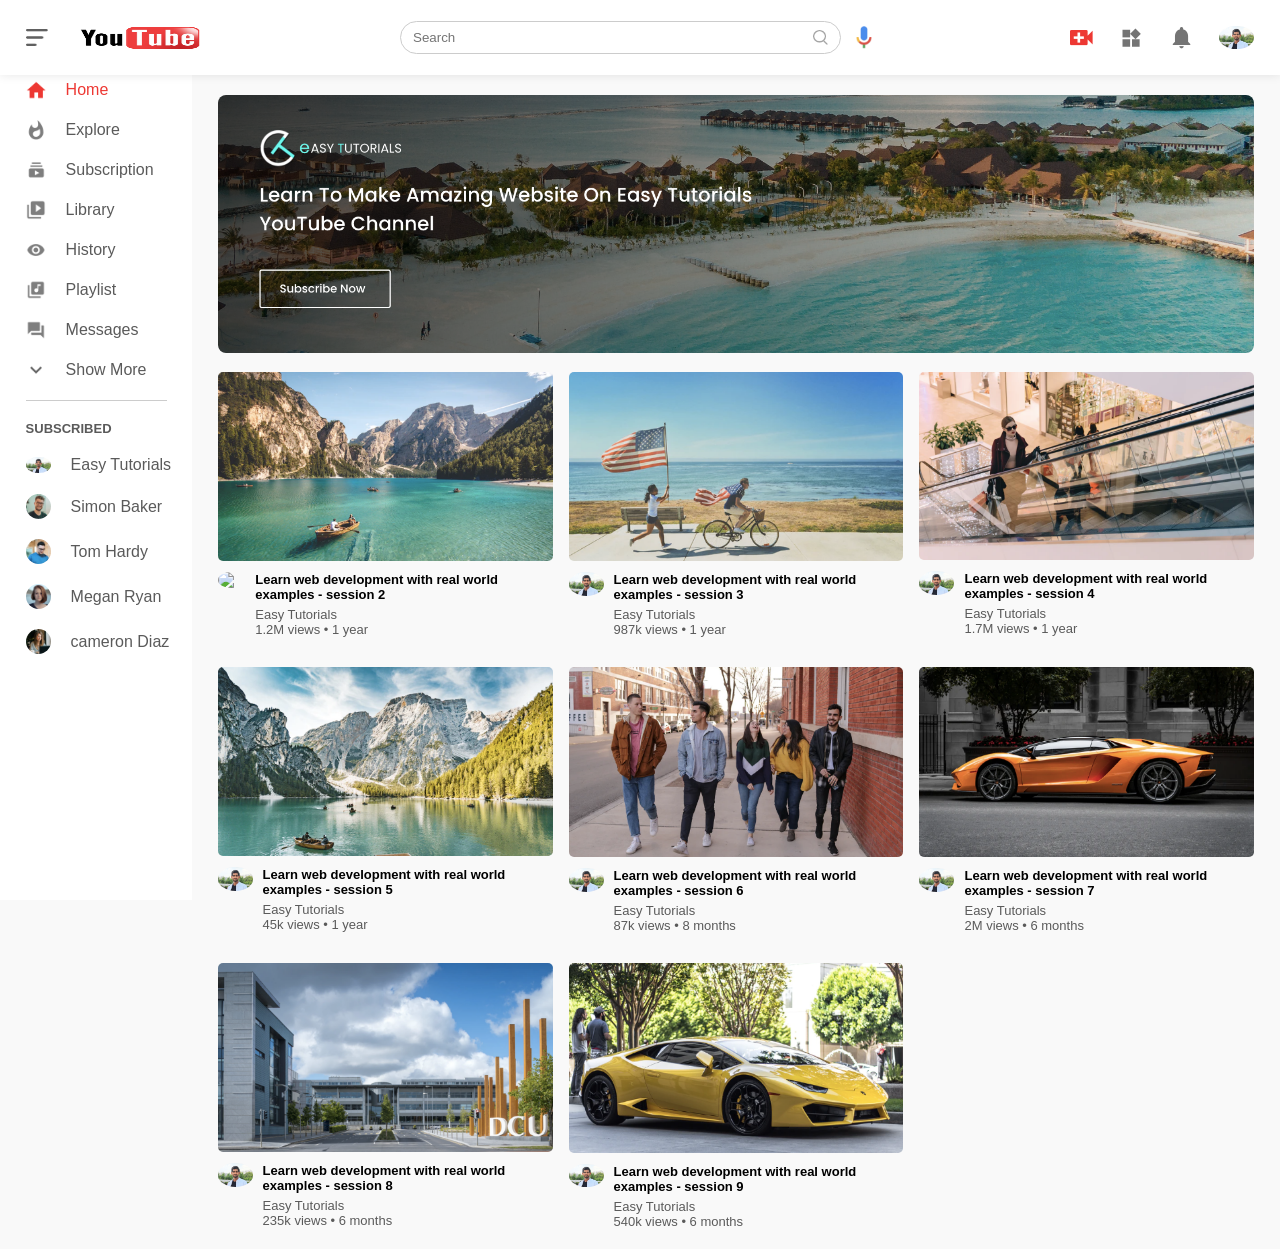
==== index.html @ 8381d570 "Add files via upload" ====
<!DOCTYPE html>
<html lang="en">
<head>
    <meta charset="UTF-8">
    <meta name="viewport" content="width=device-width, initial-scale=1.0">
    <title>Video Sharing Website</title>
    <link rel="stylesheet" href="style.css" >
</head>
<body>
    <nav class="flex-div">
        <div class="nav-left flex-div">
            <img src="images/menu.png" class="menu-icon" >
            <img src="images/logo.png" class="logo" >
        </div>
        <div class="nav-middle flex-div">
            <div class="search-box flex-div">
                <input type="text" placeholder="Search">
                <img src="images/search.png">
            </div>
            <img src="images/voice-search.png" class="mic-icon">
        </div>

        <div class="nav-right flex-div">
            <img src="images/upload.png">
            <img src="images/more.png">
            <img src="images/notification.png">
            <img src="images/Jack.jpg" class="user-icon">
        </div>
    </nav>


    <!--  sidebar  -->

    <div class="sidebar">
        <div class="shortcut-links">
            <a href=""><img src="images/home.png"><p>Home</p></a>
            <a href=""><img src="images/explore.png"><p>Explore</p></a>
            <a href=""><img src="images/subscriprion.png"><p>Subscription</p></a>
            <a href=""><img src="images/library.png"><p>Library</p></a>
            <a href=""><img src="images/history.png"><p>History</p></a>
            <a href=""><img src="images/playlist.png"><p>Playlist</p></a>
            <a href=""><img src="images/messages.png"><p>Messages</p></a>
            <a href=""><img src="images/show-more.png"><p>Show More</p></a>
            <hr>
        </div>
        <div class="subscribed-list">
            <h3>SUBSCRIBED</h3>
            <a href=""><img src="images/Jack.jpg"><p>Easy Tutorials</p></a>
            <a href=""><img src="images/simon.png"><p>Simon Baker</p></a>
            <a href=""><img src="images/tom.png"><p>Tom Hardy</p></a>
            <a href=""><img src="images/megan.png"><p>Megan Ryan</p></a>
            <a href=""><img src="images/cameron.png"><p>cameron Diaz</p></a>
        </div>
    </div>

    <!---------------------------main------------------>

    <div class="container">
        <div class="banner">
            <img src="images/banner.png">
        </div>
        <div class="list-container">
            <div class="vid-list">
                <a href="play-video.html"><img src="images/thumbnail1.png" class="thumbnail"></a>
                <div class="flex-div">
                    <img src="images/jack.jpg">
                    <div class="vid-info">
                        <a href="play-video.html">Learn web development with real world examples - session 2
                        </a>
                        <p>Easy Tutorials</p>
                        <p>1.2M views &bull; 1 year</p>
                    </div>
                </div>
            </div>
            <div class="vid-list">
                <a href=""><img src="images/thumbnail2.png" class="thumbnail"></a>
                <div class="flex-div">
                    <img src="images/Jack.jpg">
                    <div class="vid-info">
                        <a href="">Learn web development with real world examples - session 3
                        </a>
                        <p>Easy Tutorials</p>
                        <p>987k views &bull; 1 year</p>
                    </div>
                </div>
            </div>
            <div class="vid-list">
                <a href=""><img src="images/thumbnail3.png" class="thumbnail"></a>
                <div class="flex-div">
                    <img src="images/Jack.jpg">
                    <div class="vid-info">
                        <a href="">Learn web development with real world examples - session 4
                        </a>
                        <p>Easy Tutorials</p>
                        <p>1.7M views &bull; 1 year</p>
                    </div>
                </div>
            </div>
            <div class="vid-list">
                <a href=""><img src="images/thumbnail4.png" class="thumbnail"></a>
                <div class="flex-div">
                    <img src="images/Jack.jpg">
                    <div class="vid-info">
                        <a href="">Learn web development with real world examples - session 5
                        </a>
                        <p>Easy Tutorials</p>
                        <p>45k views &bull; 1 year</p>
                    </div>
                </div>
            </div>
            <div class="vid-list">
                <a href=""><img src="images/thumbnail5.png" class="thumbnail"></a>
                <div class="flex-div">
                    <img src="images/Jack.jpg">
                    <div class="vid-info">
                        <a href="">Learn web development with real world examples - session 6
                        </a>
                        <p>Easy Tutorials</p>
                        <p>87k views &bull; 8 months</p>
                    </div>
                </div>
            </div>
            <div class="vid-list">
                <a href=""><img src="images/thumbnail6.png" class="thumbnail"></a>
                <div class="flex-div">
                    <img src="images/Jack.jpg">
                    <div class="vid-info">
                        <a href="">Learn web development with real world examples - session 7
                        </a>
                        <p>Easy Tutorials</p>
                        <p>2M views &bull; 6 months</p>
                    </div>
                </div>
            </div>
            <div class="vid-list">
                <a href=""><img src="images/thumbnail7.png" class="thumbnail"></a>
                <div class="flex-div">
                    <img src="images/Jack.jpg">
                    <div class="vid-info">
                        <a href="">Learn web development with real world examples - session 8
                        </a>
                        <p>Easy Tutorials</p>
                        <p>235k views &bull; 6 months</p>
                    </div>
                </div>
            </div>
            <div class="vid-list">
                <a href=""><img src="images/thumbnail8.png" class="thumbnail"></a>
                <div class="flex-div">
                    <img src="images/Jack.jpg">
                    <div class="vid-info">
                        <a href="">Learn web development with real world examples - session 9
                        </a>
                        <p>Easy Tutorials</p>
                        <p>540k views &bull; 6 months</p>
                    </div>
                </div>
            </div>

        </div>
    </div>


    <script src="script.js" ></script>
</body>
</html>
---- style.css ----
*{
    margin:0;
    padding:0;
    font-family:'poppins',sans-serif;
    box-sizing : border-box;
}
.logo{
   
    height:55px;

}
a{
    text-decoration:none;
    color:#5a5a5a;
}
img{
    cursor:pointer;
}

.flex-div{
    display : flex;
    align-items :center;
}

nav{
    padding:10px 2%;
    justify-content: space-between;
    box-shadow: 0 0 10px rgba(0,0,0,0.1);
    background: #fff;
    position:sticky;
    top:0;
    z-index:10;
}

.nav-right img{
    width:25px;
    margin-right:25px;
}
.nav-right .user-icon{
    width:35px;
    border-radius: 50%;
    margin-right:0px;
}

.nav-left .menu-icon{
    width: 22px;
    margin-right : 25px;
}
.nav-left .logo{
    width : 130px;
}

.nav-middle .mic-icon{
    width:16px;
}

.nav-middle .search-box{
    border : 1px solid #ccc;
    margin-right : 15px;
    padding : 8px 12px;
    border-radius : 25px;
}

.nav-middle .search-box input{
    width:400px;
    border:0;
    outline:0;
    background:transparent;
}

.nav-middle .search-box img{
    width:15px;
}


/* -------------sidebar----------*/

.sidebar{
    background : #fff;
    width : 15%;
    height : 100vh;
    position : fixed;
    top : 0;
    padding-left : 2%;
    padding-top : 80px;
}


.shortcut-links a img{
   width : 20px;
   margin-right : 20px;
}

.shortcut-links a{
    display : flex;
    align-items : center;
    margin-bottom : 20px;
    width : fit-content;
    flex-wrap : wrap;
}

.shortcut-links a:first-child{
    color:#ed3833;
}

.sidebar hr{
    border : 0;
    height : 1px;
    background : #ccc;
    width : 85%;
}
.subscribed-list h3{
    font-size:13px;
    margin : 20px 0 ;
    color :#5a5a5a;

}
.subscribed-list a{
    display: flex;
    align-items: center;
    margin-bottom: 20px;
    width : fit-content;
    flex-wrap: wrap;
}
.subscribed-list a img{
    width : 25px;
    border-radius : 50%;
    margin-right: 20px;
}

.small-sidebar{
    width :5%;
}

.small-sidebar a p{
   display:none;

}

.small-sidebar h3{
    display : none ;

}

.small-sidebar hr{
    width : 50%;
    margin-bottom : 25px;
}

/* ---------------main------------------*/

.container{
    background-color: #f9f9f9;
    padding-left : 17%;
    padding-right : 2% ;
    padding-top : 20px;
    padding-bottom : 20px;
}

.large-container{
    padding-left : 7%;

}

.banner{
    width:100%;

}

.banner img{
    width:100%;
    border-radius:8px;
}

.list-container{
    display : grid ;
    grid-template-columns: repeat(auto-fit,minmax(250px,1fr));
    grid-column-gap : 16px;
    grid-row-gap : 30px;
    margin-top:15px;
}

.vid-list .thumbnail{
    width : 100%;
    border-radius :5px;
   
}

.vid-list .flex-div{
    align-items :flex-start;
    margin-top:7px;
}
.vid-list .flex-div img{
    width:35px;
    margin-right:10px;
    border-radius:50%;
}

.vid-info{
    color:#5a5a5a;
    font-size: 13px;
}

.vid-info a{
    color:#000;
    font-weight : 600;
    display :block;
    margin-bottom: 5px;
}


@media (max-width : 900px){
    .menu-icon{
        display:none;

    }
    .sidebar{
        display:none;
    }
    .container, .large-container{
        padding-left:5%;
        padding-right : 5% ;

    }
    .nav-right img{
        display:none;

    }

    .nav-right .user-icon{
        display : block;
        width : 30px;
    }

    .nav-middle .search-box input{
        width : 100px;
    }
    .nav-middle .mic-icon{

        display : none;

    }

    .logo{
        width:90px;
    }
}

/*-----------------------play video page -------- */

.play-container{
    padding-left : 2%;

}

.row{
    display : flex ;
    justify-content: space-between;
    flex-wrap : wrap ;
}

.play-video{
    flex-basis : 69%;
}
.right-sidebar{
    flex-basis : 30% ;
}

.play-video video{
    width : 100%;
}

.side-video-list{
    display : flex ;
    justify-content: space-between;
    margin-bottom : 8px;
}

.side-video-list img{
    width : 100%;
}

.side-video-list .small-thumbnail{
    flex-basis : 49%;

}
.side-video-list .vid-info{
    flex-basis : 49%;
}

.play-video .tags a{
    color : #0000ff;
    font-size : 13px;
    margin-right: 1px;
}

.play-video h3{
    font-weight : 600;
    font-size: 22px;
}

.play-video .play-video-info{
    display : flex;
    align-items : center;
    justify-content : space-between;
    flex-wrap : wrap;
    margin-top : 10px;
    font-size : 14px;
    color : #5a5a5a;
}


.play-video .play-video-info a img{
    width : 20px;
    margin-right : 8px;
}


.play-video .play-video-info a{
    display : inline-flex;
    align-items: center;
    margin-left: 15px;
}

.play-video hr{
    border : 0;
    height : 1px;
    background : #ccc;
    margin : 10px 0px;
}

.publisher{
    display : flex ;
    align-items : center ;
    margin-top : 20px;

}

.publisher div{
    flex : 1;
    line-height : 18px;
}

.publisher img{
    width : 40px;
    border-radius: 50%;
    margin-right : 15px;
}
.publisher div p{
    color : #000;
    font-weight : 600;
    font-size : 18px;
}
.publisher div span{
    font-size : 13px;
    color : #5a5a5a;

}
.publisher button{
    background : red;
    color :#fff;
    padding : 8px 30px;
    border : 0;
    outline  : 0;
    border-radius :4px;
    cursor : pointer;
}

.vid-description{
    padding-left : 55px;
    margin:15px 0px;
}
.vid-description p{
    font-size : 14px;
    margin-bottom : 5px;
    color : #5a5a5a;

}

.vid-description h4{
    font-size : 14px;
    color : #5a5a5a;
    margin-top : 15px;
}

.add-comment{
    display : flex;
    align-items : center;
    margin : 30px 0px;
}
.add-comment img{
    width : 35px;
    border-radius : 50%;
    margin-right: 15px;

}

.add-comment input{
    border: 0;
    outline: 0;
    border-bottom : 1px solid #ccc;
    width : 100%;
    padding-top :10px;
    background :transparent;
}

.old-comment{
    display : flex;
    align-items : center;
    margin: 20px 0;

}
.old-comment img{
    width : 35px;
    border-radius : 50%;
    margin-right : 15px;
}

.old-comment h3{
    font-size : 14px;
    margin-bottom : 4px;

}
.old-comment h3 span{
    font-size : 12px;
    color : #5a5a5a;
    font-weight : 500;
    margin-left : 8px;
}

.old-comment .acomment-action{
    display : flex;
    align-items : center;
    margin:8px 0;
    font-size :14px;
}

.old-comment .acomment-action img{
    border-radius : 0;
    width :20px;
    margin-right : 5px;

}
.old-comment .acomment-action span{
    margin-right : 20px;
    color : #5a5a5a;

}

.old-comment .acomment-action a{
    color : #0000ff;
}

@media (max-width:900px){
    .play-video{
        flex-basis : 100%;

    }
    .right-sidebar{
        flex-basis : 100%;

    }
    .play-container{
        padding-left : 5%;
    }

    .vid-description{
        padding-left : 0;
    }
    .play-video .play-video-info a{
        margin-left : 0;
        margin-right : 15px;
        margin-top : 15px;
    }

}
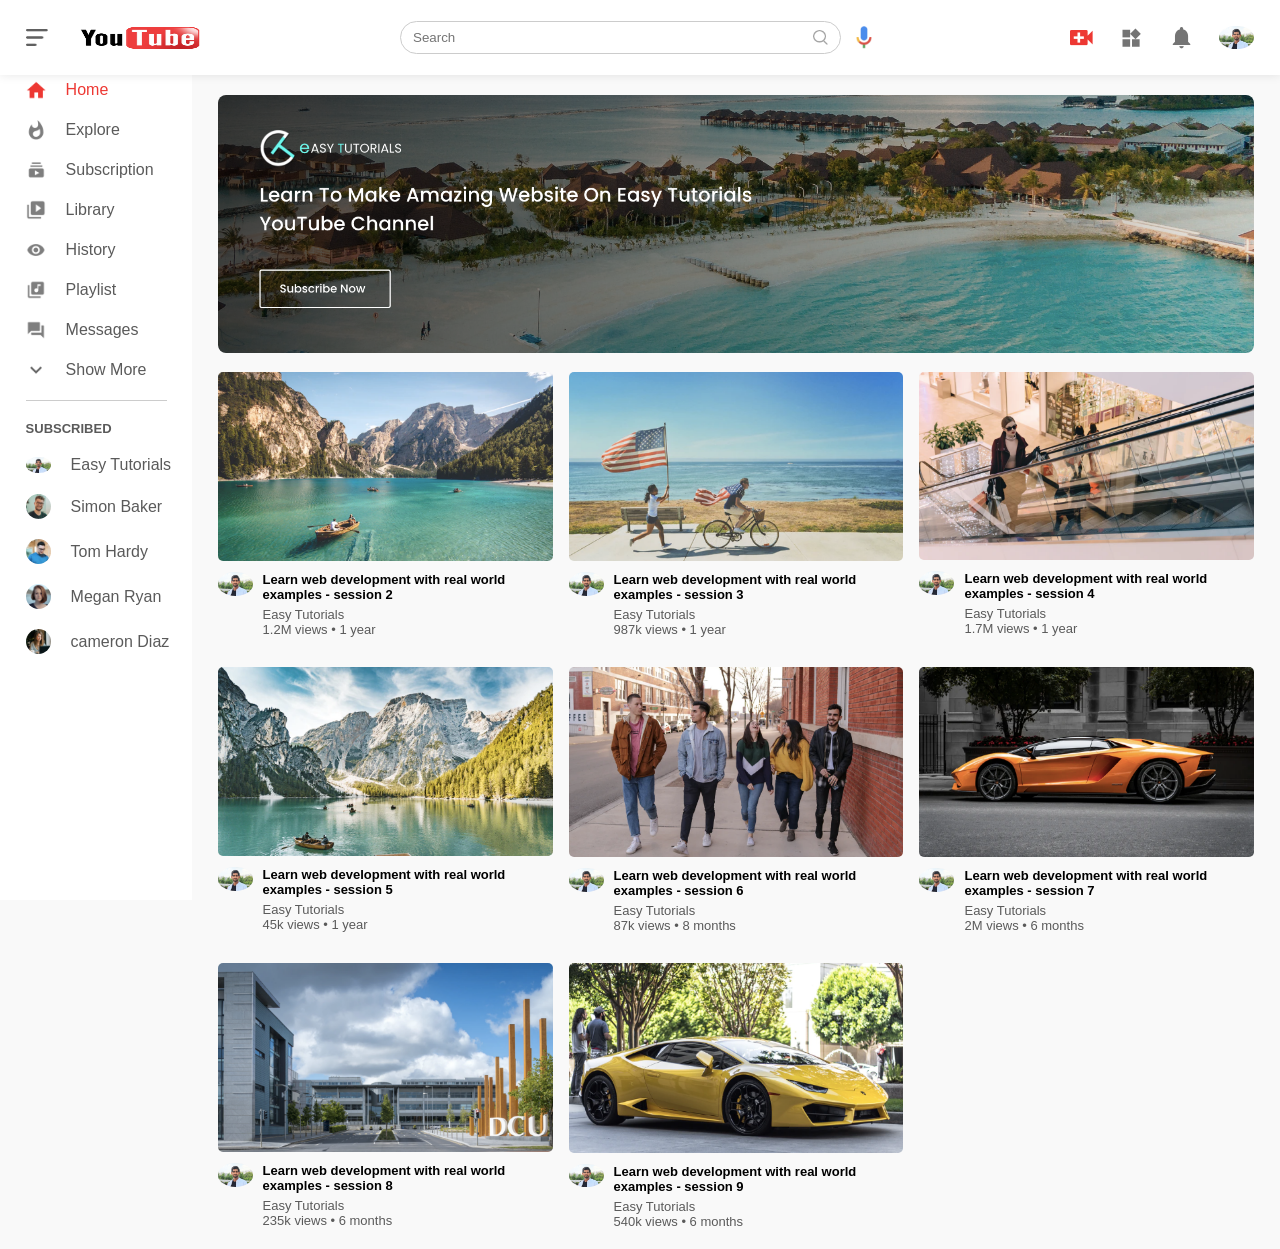
==== commit ed49dbd0: "Update index.html" ====
--- a/index.html
+++ b/index.html
@@ -63,7 +63,7 @@
             <div class="vid-list">
                 <a href="play-video.html"><img src="images/thumbnail1.png" class="thumbnail"></a>
                 <div class="flex-div">
-                    <img src="images/jack.jpg">
+                    <img src="images/Jack.jpg">
                     <div class="vid-info">
                         <a href="play-video.html">Learn web development with real world examples - session 2
                         </a>
@@ -163,4 +163,4 @@
 
     <script src="script.js" ></script>
 </body>
-</html>+</html>
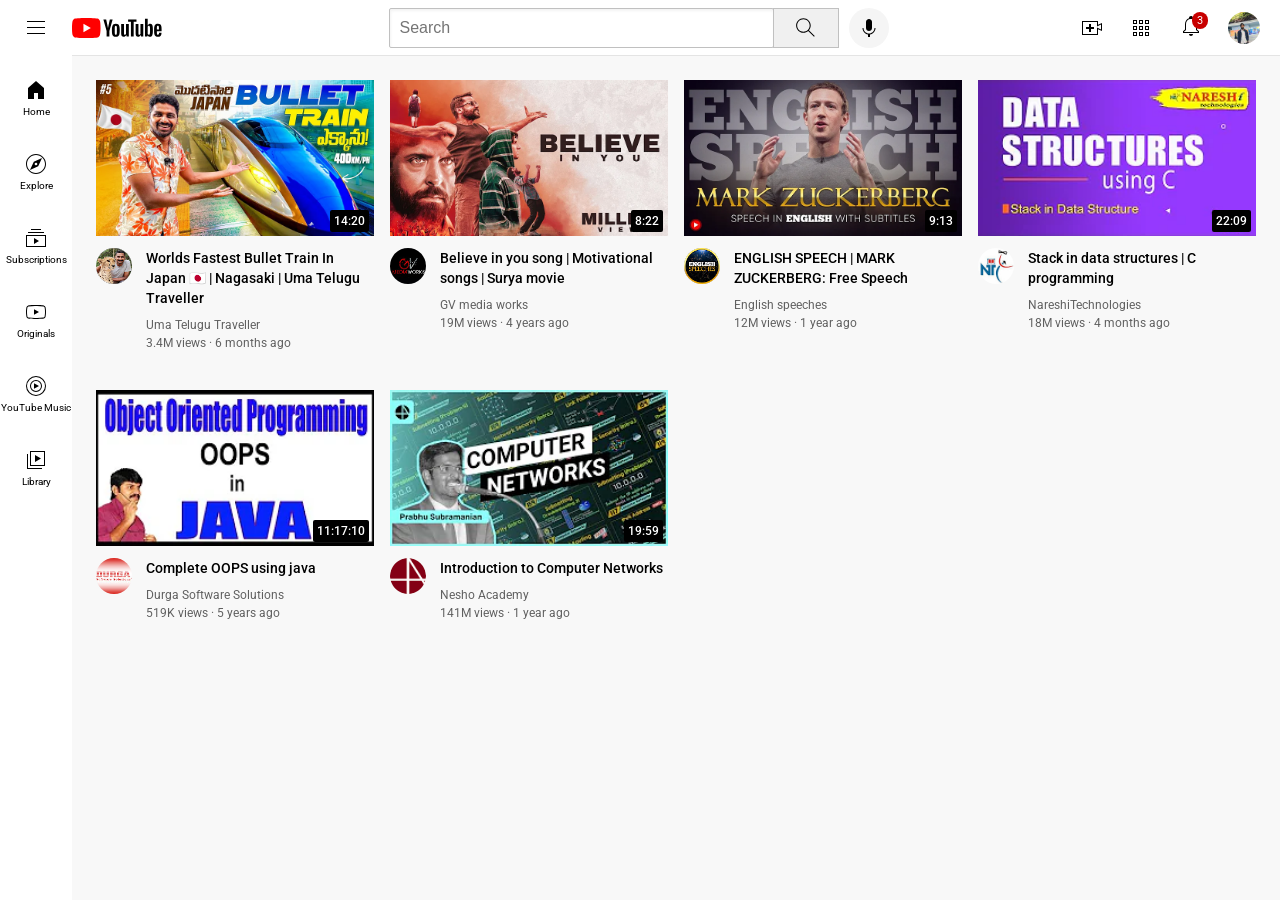
==== commit d95563d6: "Update and rename youtube.html to index.html" ====
--- a/index.html
+++ b/index.html
@@ -1,166 +1,215 @@
 <!DOCTYPE html>
-<html lang="en">
-<head>
-    <meta charset="UTF-8">
-    <meta name="viewport" content="width=device-width, initial-scale=1.0">
-    <title>Video Sharing Website</title>
-    <link rel="stylesheet" href="style.css" >
-</head>
-<body>
-    <nav class="flex-div">
-        <div class="nav-left flex-div">
-            <img src="images/menu.png" class="menu-icon" >
-            <img src="images/logo.png" class="logo" >
-        </div>
-        <div class="nav-middle flex-div">
-            <div class="search-box flex-div">
-                <input type="text" placeholder="Search">
-                <img src="images/search.png">
-            </div>
-            <img src="images/voice-search.png" class="mic-icon">
-        </div>
-
-        <div class="nav-right flex-div">
-            <img src="images/upload.png">
-            <img src="images/more.png">
-            <img src="images/notification.png">
-            <img src="images/Jack.jpg" class="user-icon">
-        </div>
+<html>
+  <head>
+    <title>YouTube.com Clone</title>
+
+    <link rel="preconnect" href="https://fonts.googleapis.com">
+    <link rel="preconnect" href="https://fonts.gstatic.com" crossorigin>
+    <link href="https://fonts.googleapis.com/css2?family=Roboto:wght@400;500;700&display=swap" rel="stylesheet">
+
+    <link rel="stylesheet" href="styles/general.css">
+    <link rel="stylesheet" href="styles/header.css">
+    <link rel="stylesheet" href="styles/video.css">
+    <link rel="stylesheet" href="styles/sidebar.css">
+  </head>
+  <body>
+    <header class="header">
+      <div class="left-section">
+        <img class="hamburger-menu" src="icons/hamburger-menu.svg">
+        <img class="youtube-logo" src="icons/youtube-logo.svg">
+      </div>
+      <div class="middle-section">
+        <input class="search-bar" type="text" placeholder="Search">
+        <button class="search-button">
+          <img class="search-icon" src="icons/search.svg">
+          <div class="tooltip">Search</div>
+        </button>
+        <!-- Put position absolute inside position relative -->
+        <button class="voice-search-button">
+          <img class="voice-search-icon" src="icons/voice-search-icon.svg">
+          <div class="tooltip">Search with your voice</div>
+        </button>
+      </div>
+      <div class="right-section">
+        <div class="upload-icon-container">
+          <img class="upload-icon" src="icons/upload.svg">
+          <div class="tooltip">Create</div>
+        </div>
+        <img class="youtube-apps-icon" src="icons/youtube-apps.svg">
+        <div class="notifications-icon-container">
+          <img class="notifications-icon" src="icons/notifications.svg">
+          <div class="notifications-count">3</div>
+        </div>
+        <img class="current-user-picture" src="channel-pictures/my-channel.jpeg">
+      </div>
+    </header>
+
+    <nav class="sidebar">
+      <div class="sidebar-link">
+        <img src="icons/home.svg">
+        <div>Home</div>
+      </div>
+      <div class="sidebar-link">
+        <img src="icons/explore.svg">
+        <div>Explore</div>
+      </div>
+      <div class="sidebar-link">
+        <img src="icons/subscriptions.svg">
+        <div>Subscriptions</div>
+      </div>
+      <div class="sidebar-link">
+        <img src="icons/originals.svg">
+        <div>Originals</div>
+      </div>
+      <div class="sidebar-link">
+        <img src="icons/youtube-music.svg">
+        <div>YouTube Music</div>
+      </div>
+      <div class="sidebar-link">
+        <img src="icons/library.svg">
+        <div>Library</div>
+      </div>
     </nav>
 
-
-    <!--  sidebar  -->
-
-    <div class="sidebar">
-        <div class="shortcut-links">
-            <a href=""><img src="images/home.png"><p>Home</p></a>
-            <a href=""><img src="images/explore.png"><p>Explore</p></a>
-            <a href=""><img src="images/subscriprion.png"><p>Subscription</p></a>
-            <a href=""><img src="images/library.png"><p>Library</p></a>
-            <a href=""><img src="images/history.png"><p>History</p></a>
-            <a href=""><img src="images/playlist.png"><p>Playlist</p></a>
-            <a href=""><img src="images/messages.png"><p>Messages</p></a>
-            <a href=""><img src="images/show-more.png"><p>Show More</p></a>
-            <hr>
-        </div>
-        <div class="subscribed-list">
-            <h3>SUBSCRIBED</h3>
-            <a href=""><img src="images/Jack.jpg"><p>Easy Tutorials</p></a>
-            <a href=""><img src="images/simon.png"><p>Simon Baker</p></a>
-            <a href=""><img src="images/tom.png"><p>Tom Hardy</p></a>
-            <a href=""><img src="images/megan.png"><p>Megan Ryan</p></a>
-            <a href=""><img src="images/cameron.png"><p>cameron Diaz</p></a>
-        </div>
-    </div>
-
-    <!---------------------------main------------------>
-
-    <div class="container">
-        <div class="banner">
-            <img src="images/banner.png">
-        </div>
-        <div class="list-container">
-            <div class="vid-list">
-                <a href="play-video.html"><img src="images/thumbnail1.png" class="thumbnail"></a>
-                <div class="flex-div">
-                    <img src="images/Jack.jpg">
-                    <div class="vid-info">
-                        <a href="play-video.html">Learn web development with real world examples - session 2
-                        </a>
-                        <p>Easy Tutorials</p>
-                        <p>1.2M views &bull; 1 year</p>
-                    </div>
-                </div>
-            </div>
-            <div class="vid-list">
-                <a href=""><img src="images/thumbnail2.png" class="thumbnail"></a>
-                <div class="flex-div">
-                    <img src="images/Jack.jpg">
-                    <div class="vid-info">
-                        <a href="">Learn web development with real world examples - session 3
-                        </a>
-                        <p>Easy Tutorials</p>
-                        <p>987k views &bull; 1 year</p>
-                    </div>
-                </div>
-            </div>
-            <div class="vid-list">
-                <a href=""><img src="images/thumbnail3.png" class="thumbnail"></a>
-                <div class="flex-div">
-                    <img src="images/Jack.jpg">
-                    <div class="vid-info">
-                        <a href="">Learn web development with real world examples - session 4
-                        </a>
-                        <p>Easy Tutorials</p>
-                        <p>1.7M views &bull; 1 year</p>
-                    </div>
-                </div>
-            </div>
-            <div class="vid-list">
-                <a href=""><img src="images/thumbnail4.png" class="thumbnail"></a>
-                <div class="flex-div">
-                    <img src="images/Jack.jpg">
-                    <div class="vid-info">
-                        <a href="">Learn web development with real world examples - session 5
-                        </a>
-                        <p>Easy Tutorials</p>
-                        <p>45k views &bull; 1 year</p>
-                    </div>
-                </div>
-            </div>
-            <div class="vid-list">
-                <a href=""><img src="images/thumbnail5.png" class="thumbnail"></a>
-                <div class="flex-div">
-                    <img src="images/Jack.jpg">
-                    <div class="vid-info">
-                        <a href="">Learn web development with real world examples - session 6
-                        </a>
-                        <p>Easy Tutorials</p>
-                        <p>87k views &bull; 8 months</p>
-                    </div>
-                </div>
-            </div>
-            <div class="vid-list">
-                <a href=""><img src="images/thumbnail6.png" class="thumbnail"></a>
-                <div class="flex-div">
-                    <img src="images/Jack.jpg">
-                    <div class="vid-info">
-                        <a href="">Learn web development with real world examples - session 7
-                        </a>
-                        <p>Easy Tutorials</p>
-                        <p>2M views &bull; 6 months</p>
-                    </div>
-                </div>
-            </div>
-            <div class="vid-list">
-                <a href=""><img src="images/thumbnail7.png" class="thumbnail"></a>
-                <div class="flex-div">
-                    <img src="images/Jack.jpg">
-                    <div class="vid-info">
-                        <a href="">Learn web development with real world examples - session 8
-                        </a>
-                        <p>Easy Tutorials</p>
-                        <p>235k views &bull; 6 months</p>
-                    </div>
-                </div>
-            </div>
-            <div class="vid-list">
-                <a href=""><img src="images/thumbnail8.png" class="thumbnail"></a>
-                <div class="flex-div">
-                    <img src="images/Jack.jpg">
-                    <div class="vid-info">
-                        <a href="">Learn web development with real world examples - session 9
-                        </a>
-                        <p>Easy Tutorials</p>
-                        <p>540k views &bull; 6 months</p>
-                    </div>
-                </div>
-            </div>
-
-        </div>
-    </div>
-
-
-    <script src="script.js" ></script>
-</body>
+    <main>
+      <section class="video-grid">
+        <div class="video-preview">
+          <div class="thumbnail-row">
+            <img class="thumbnail" src="thumbnails/thumbnail-1.webp">
+            <div class="video-time">14:20</div>
+          </div>
+          <div class="video-info-grid">
+            <div class="channel-picture">
+              <img class="profile-picture" src="channel-pictures/channel-1.jpeg">
+            </div>
+            <div class="video-info">
+              <p class="video-title">
+                Worlds Fastest Bullet Train In Japan 🇯🇵 | Nagasaki | Uma Telugu Traveller
+              </p>
+              <p class="video-author">
+                Uma Telugu Traveller
+              </p>
+              <p class="video-stats">
+                3.4M views &#183; 6 months ago
+              </p>
+            </div>
+          </div>
+        </div>
+
+        <div class="video-preview">
+          <div class="thumbnail-row">
+            <img class="thumbnail" src="thumbnails/thumbnail-2.webp">
+            <div class="video-time">8:22</div>
+          </div>
+          <div class="video-info-grid">
+            <div class="channel-picture">
+              <img class="profile-picture" src="channel-pictures/channel-2.jpeg">
+            </div>
+            <div class="video-info">
+              <p class="video-title">
+                Believe in you song | Motivational songs | Surya movie
+              </p>
+              <p class="video-author">
+                GV media works
+              </p>
+              <p class="video-stats">
+                19M views &#183; 4 years ago
+              </p>
+            </div>
+          </div>
+        </div>
+
+        <div class="video-preview">
+          <div class="thumbnail-row">
+            <img class="thumbnail" src="thumbnails/thumbnail-3.webp">
+            <div class="video-time">9:13</div>
+          </div>
+          <div class="video-info-grid">
+            <div class="channel-picture">
+              <img class="profile-picture" src="channel-pictures/channel-3.jpeg">
+            </div>
+            <div class="video-info">
+              <p class="video-title">
+                ENGLISH SPEECH | MARK ZUCKERBERG: Free Speech               </p>
+              <p class="video-author">
+                English speeches
+              </p>
+              <p class="video-stats">
+                12M views &#183; 1 year ago
+              </p>
+            </div>
+          </div>
+        </div>
+
+        <div class="video-preview">
+          <div class="thumbnail-row">
+            <img class="thumbnail" src="thumbnails/thumbnail-4.webp">
+            <div class="video-time">22:09</div>
+          </div>
+          <div class="video-info-grid">
+            <div class="channel-picture">
+              <img class="profile-picture" src="channel-pictures/channel-4.jpg">
+            </div>
+            <div class="video-info">
+              <p class="video-title">
+                Stack in data structures | C programming
+              </p>
+              <p class="video-author">
+                NareshiTechnologies
+              </p>
+              <p class="video-stats">
+                18M views &#183; 4 months ago
+              </p>
+            </div>
+          </div>
+        </div>
+
+        <div class="video-preview">
+          <div class="thumbnail-row">
+            <img class="thumbnail" src="thumbnails/thumbnail-5.webp">
+            <div class="video-time">11:17:10</div>
+          </div>
+          <div class="video-info-grid">
+            <div class="channel-picture">
+              <img class="profile-picture" src="channel-pictures/channel-5.jpeg">
+            </div>
+            <div class="video-info">
+              <p class="video-title">
+                Complete OOPS using java
+              </p>
+              <p class="video-author">
+                Durga Software Solutions
+              </p>
+              <p class="video-stats">
+                519K views &#183; 5 years ago
+              </p>
+            </div>
+          </div>
+        </div>
+
+        <div class="video-preview">
+          <div class="thumbnail-row">
+            <img class="thumbnail" src="thumbnails/thumbnail-6.webp">
+            <div class="video-time">19:59</div>
+          </div>
+          <div class="video-info-grid">
+            <div class="channel-picture">
+              <img class="profile-picture" src="channel-pictures/channel-6.jpeg">
+            </div>
+            <div class="video-info">
+              <p class="video-title">
+                Introduction to Computer Networks
+              </p>
+              <p class="video-author">
+                Nesho Academy
+              </p>
+              <p class="video-stats">
+                141M views &#183; 1 year ago
+              </p>
+            </div>
+          </div>
+        </div>
+      </section>
+    </main>
+  </body>
 </html>
--- a/styles/general.css
+++ b/styles/general.css
@@ -0,0 +1,14 @@
+p {
+  margin-top: 0;
+  margin-bottom: 0;
+}
+
+body {
+  /* This style below will be inherited */
+  font-family: Roboto, Arial;
+  margin: 0;
+  padding-top: 80px;
+  padding-left: 96px;
+  padding-right: 24px;
+  background-color: rgb(248, 248, 248);
+}
--- a/styles/header.css
+++ b/styles/header.css
@@ -0,0 +1,162 @@
+.header {
+  height: 55px;
+
+  display: flex;
+  flex-direction: row;
+  justify-content: space-between;
+
+  position: fixed;
+  top: 0;
+  left: 0;
+  right: 0;
+  z-index: 100;
+
+  background-color: white;
+  border-bottom-width: 1px;
+  border-bottom-style: solid;
+  border-bottom-color: rgb(228, 228, 228);
+}
+
+.left-section {
+  display: flex;
+  align-items: center;
+}
+
+.hamburger-menu {
+  height: 24px;
+  margin-left: 24px;
+  margin-right: 24px;
+}
+
+.youtube-logo {
+  height: 20px;
+}
+
+.middle-section {
+  flex: 1;
+  margin-left: 70px;
+  margin-right: 35px;
+  max-width: 500px;
+  display: flex;
+  align-items: center;
+}
+
+.search-bar {
+  flex: 1;
+  height: 36px;
+  padding-left: 10px;
+  font-size: 16px;
+  border: 1px solid rgb(192, 192, 192);
+  border-radius: 2px;
+  box-shadow: inset 1px 2px 3px rgba(0, 0, 0, 0.05);
+  width: 0;
+}
+
+.search-bar::placeholder {
+  font-size: 16px;
+}
+
+.search-button {
+  height: 40px;
+  width: 66px;
+  background-color: rgb(240, 240, 240);
+  border-width: 1px;
+  border-style: solid;
+  border-color: rgb(192, 192, 192);
+  margin-left: -1px;
+  margin-right: 10px;
+}
+
+.search-button,
+.voice-search-button,
+.upload-icon-container {
+  display: flex;
+  justify-content: center;
+  align-items: center;
+  position: relative;
+}
+
+.search-button .tooltip,
+.voice-search-button .tooltip,
+.upload-icon-container .tooltip {
+  position: absolute;
+  background-color: gray;
+  color: white;
+  padding-top: 4px;
+  padding-bottom: 4px;
+  padding-left: 8px;
+  padding-right: 8px;
+  border-radius: 2px;
+  font-size: 12px;
+  bottom: -30px;
+  opacity: 0;
+  transition: opacity 0.15s;
+  pointer-events: none;
+  white-space: nowrap;
+}
+
+.search-button:hover .tooltip,
+.voice-search-button:hover .tooltip,
+.upload-icon-container:hover .tooltip {
+  opacity: 1;
+}
+
+.search-icon {
+  height: 25px;
+}
+
+.voice-search-button {
+  height: 40px;
+  width: 40px;
+  border-radius: 20px;
+  border: none;
+  background-color: rgb(245, 245, 245);
+}
+
+.voice-search-icon {
+  height: 24px;
+}
+
+.right-section {
+  width: 180px;
+  margin-right: 20px;
+  display: flex;
+  align-items: center;
+  justify-content: space-between;
+  flex-shrink: 0;
+}
+
+.upload-icon {
+  height: 24px;
+}
+
+.youtube-apps-icon {
+  height: 24px;
+}
+
+.notifications-icon {
+  height: 24px;
+}
+
+.notifications-icon-container {
+  position: relative;
+}
+
+.notifications-count {
+  position: absolute;
+  top: -2px;
+  right: -5px;
+  background-color: rgb(200, 0, 0);
+  color: white;
+  font-size: 11px;
+  padding-left: 5px;
+  padding-right: 5px;
+  padding-top: 2px;
+  padding-bottom: 2px;
+  border-radius: 10px;
+}
+
+.current-user-picture {
+  height: 32px;
+  border-radius: 16px;
+}
--- a/styles/video.css
+++ b/styles/video.css
@@ -0,0 +1,73 @@
+.thumbnail {
+  width: 100%;
+}
+
+.video-title {
+  margin-top: 0;
+  font-size: 14px;
+  font-weight: 500;
+  line-height: 20px;
+  margin-bottom: 10px;
+}
+
+.video-info-grid {
+  display: grid;
+  grid-template-columns: 50px 1fr;
+}
+
+.profile-picture {
+  width: 36px;
+  border-radius: 50px;
+}
+
+.thumbnail-row {
+  margin-bottom: 8px;
+  position: relative;
+}
+
+.video-author,
+.video-stats {
+  font-size: 12px;
+  color: rgb(96, 96, 96);
+}
+
+.video-author {
+  margin-bottom: 4px;
+}
+
+.video-grid {
+  display: grid;
+  grid-template-columns: 1fr 1fr 1fr;
+  column-gap: 16px;
+  row-gap: 40px;
+}
+
+@media (max-width: 750px) {
+  .video-grid {
+    grid-template-columns: 1fr 1fr;
+  }
+}
+
+@media (min-width: 751px) and (max-width: 999px) {
+  .video-grid {
+    grid-template-columns: 1fr 1fr 1fr;
+  }
+}
+
+@media (min-width: 1000px) {
+  .video-grid {
+    grid-template-columns: 1fr 1fr 1fr 1fr;
+  }
+}
+
+.video-time {
+  font-size: 12px;
+  font-weight: 500;
+  padding: 4px;
+  border-radius: 2px;
+  background-color: black;
+  color: white;
+  position: absolute;
+  bottom: 8px;
+  right: 5px;
+}
--- a/styles/sidebar.css
+++ b/styles/sidebar.css
@@ -0,0 +1,32 @@
+.sidebar {
+  position: fixed;
+  left: 0;
+  bottom: 0;
+  top: 55px;
+  background-color: white;
+  width: 72px;
+  z-index: 200;
+  padding-top: 5px;
+}
+
+.sidebar-link {
+  height: 74px;
+  display: flex;
+  justify-content: center;
+  align-items: center;
+  flex-direction: column;
+  cursor: pointer;
+}
+
+.sidebar-link:hover {
+  background-color: rgb(235, 235, 235);
+}
+
+.sidebar-link img {
+  height: 24px;
+  margin-bottom: 4px;
+}
+
+.sidebar-link div {
+  font-size: 10px;
+}
